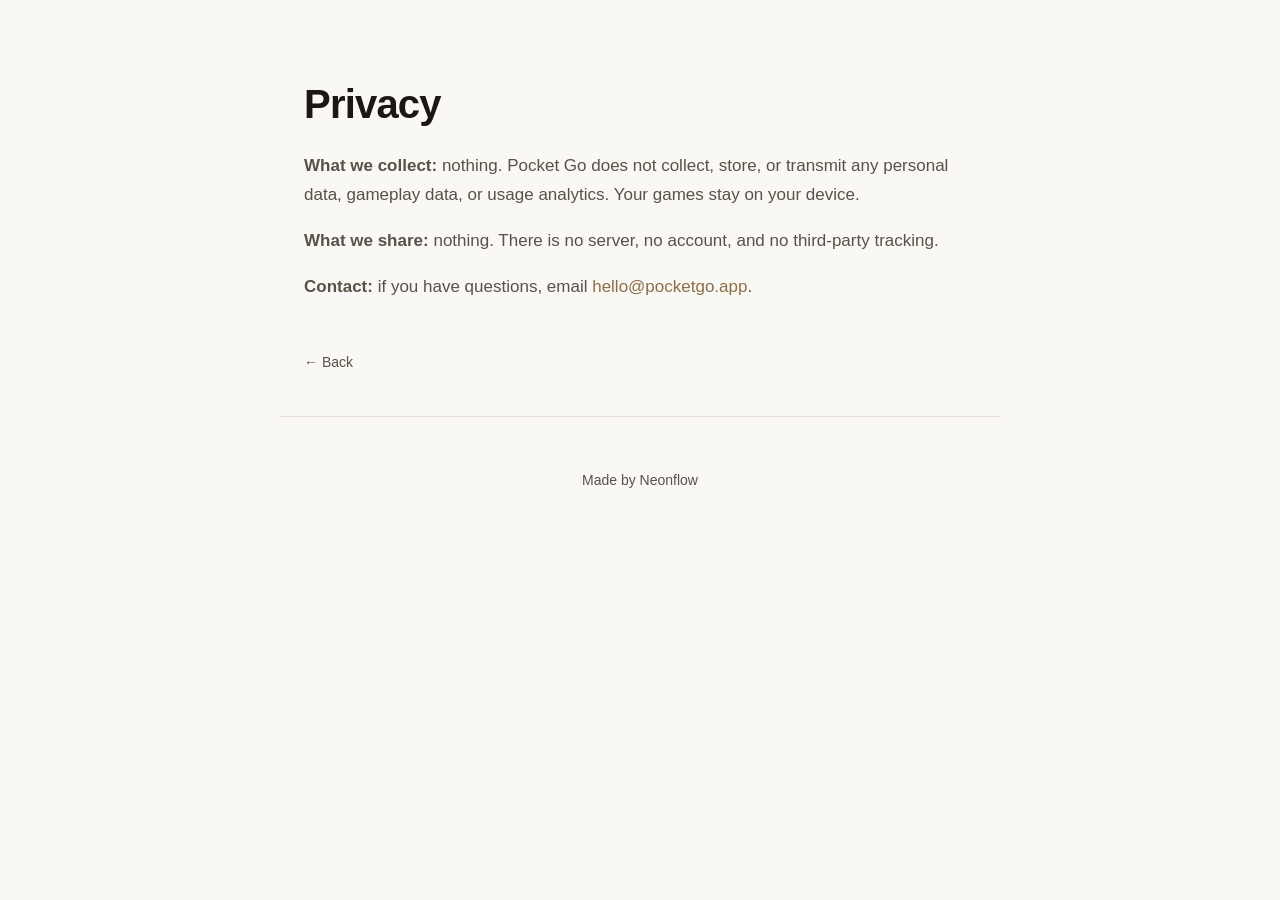
==== privacy/index.html @ bec5b2ad "Initial Commit" ====
<!doctype html>
<html lang="en">
<head>
  <meta charset="utf-8">
  <meta name="viewport" content="width=device-width, initial-scale=1">
  <title>Privacy — Pocket Go</title>
  <meta name="description" content="Pocket Go collects no data.">
  <link rel="icon" href="/assets/favicon.svg" type="image/svg+xml">
  <link rel="stylesheet" href="/styles.css">
</head>
<body>

<main>
  <article class="page">
    <h1>Privacy</h1>

    <p><strong>What we collect:</strong> nothing. Pocket Go does not collect, store, or transmit any personal data, gameplay data, or usage analytics. Your games stay on your device.</p>

    <p><strong>What we share:</strong> nothing. There is no server, no account, and no third-party tracking.</p>

    <p><strong>Contact:</strong> if you have questions, email <a href="mailto:hello@pocketgo.app">hello@pocketgo.app</a>.</p>

    <a class="back" href="/">← Back</a>
  </article>
</main>

<footer>
  <p>Made by <a href="https://neonflow.co" target="_blank">Neonflow</a></p>
</footer>

</body>
</html>
---- styles.css ----
:root {
  --bg: #faf8f5;
  --bg-elev: #f3efe8;
  --ink: #1a1714;
  --ink-soft: #5a5147;
  --rule: #e6e0d4;
  --accent: #8b6f47;
  --board: #d9b779;
  --board-line: #3a2a17;
  --stone-black: #1a1714;
  --stone-white: #fbf9f4;
  --max: 720px;
}

@media (prefers-color-scheme: dark) {
  :root {
    --bg: #15130f;
    --bg-elev: #1f1c17;
    --ink: #ece6da;
    --ink-soft: #a39b8c;
    --rule: #2a2620;
    --accent: #c9a373;
    --board: #b88f4f;
    --board-line: #1a1208;
    --stone-black: #0a0805;
    --stone-white: #f4eedf;
  }
}

* { box-sizing: border-box; }

html { -webkit-text-size-adjust: 100%; }

body {
  margin: 0;
  background: var(--bg);
  color: var(--ink);
  font-family: -apple-system, BlinkMacSystemFont, "SF Pro Text", "Segoe UI", Roboto, sans-serif;
  font-size: 17px;
  line-height: 1.7;
  -webkit-font-smoothing: antialiased;
  text-rendering: optimizeLegibility;
}

main {
  max-width: var(--max);
  margin: 0 auto;
  padding: 0 24px;
}

h1, h2, h3 {
  font-family: -apple-system, BlinkMacSystemFont, "SF Pro Display", "Segoe UI", Roboto, sans-serif;
  font-weight: 600;
  letter-spacing: -0.02em;
  line-height: 1.2;
  margin: 0;
}

a {
  color: var(--accent);
  text-decoration: none;
}
a:hover { text-decoration: underline; }

.section-title {
  font-size: 14px;
  font-weight: 500;
  text-transform: uppercase;
  letter-spacing: 0.12em;
  color: var(--ink-soft);
  margin-bottom: 32px;
}

/* Hero ---------------------------------------------------------------- */
.hero {
  text-align: center;
  padding: 120px 0 80px;
}

.hero__icon {
  width: 120px;
  height: 120px;
  border-radius: 26px;
  box-shadow: 0 8px 24px rgba(0,0,0,0.08), 0 1px 0 rgba(0,0,0,0.04);
  margin-bottom: 32px;
}

.hero__title {
  font-size: clamp(40px, 7vw, 64px);
  margin-bottom: 12px;
}

.hero__tagline {
  font-size: clamp(18px, 2.5vw, 22px);
  color: var(--ink-soft);
  margin: 0 0 40px;
}

.appstore {
  display: inline-block;
  color: var(--ink);
  transition: transform 0.15s ease, opacity 0.15s ease;
}
.appstore:hover {
  text-decoration: none;
  opacity: 0.85;
  transform: translateY(-1px);
}
.appstore svg {
  display: block;
  width: 168px;
  height: 56px;
}

/* Prose --------------------------------------------------------------- */
.prose {
  padding: 40px 0;
  font-size: 19px;
  color: var(--ink-soft);
  max-width: 560px;
  margin: 0 auto;
  text-align: center;
}
.prose p { margin: 0; }

/* Features ------------------------------------------------------------ */
.features { padding: 80px 0; }

.feature-grid {
  list-style: none;
  padding: 0;
  margin: 0;
  display: grid;
  grid-template-columns: repeat(2, 1fr);
  gap: 32px 40px;
}

.feature-grid h3 {
  font-size: 17px;
  margin-bottom: 4px;
}

.feature-grid p {
  margin: 0;
  color: var(--ink-soft);
  font-size: 16px;
  line-height: 1.6;
}

@media (max-width: 560px) {
  .feature-grid { grid-template-columns: 1fr; gap: 28px; }
}

/* Screenshots --------------------------------------------------------- */
.screenshots { padding: 80px 0; }

.screenshot-row {
  display: grid;
  grid-template-columns: repeat(3, 1fr);
  gap: 16px;
  margin: 0 0 16px;
}

.screenshot { margin: 0; }
.screenshot figcaption {
  margin-top: 12px;
  font-size: 13px;
  color: var(--ink-soft);
  text-align: center;
}

.phone {
  position: relative;
  width: 100%;
  aspect-ratio: 9 / 19;
  background: var(--ink);
  border-radius: 28px;
  padding: 8px;
  box-shadow: 0 12px 32px rgba(0,0,0,0.10), 0 1px 0 rgba(0,0,0,0.06);
}

.phone__screen {
  width: 100%;
  height: 100%;
  background: var(--bg-elev);
  border-radius: 22px;
  display: flex;
  align-items: center;
  justify-content: center;
  overflow: hidden;
}

.board {
  background: var(--board);
  width: 88%;
  aspect-ratio: 1;
  background-image:
    linear-gradient(var(--board-line) 1px, transparent 1px),
    linear-gradient(90deg, var(--board-line) 1px, transparent 1px);
  border: 1px solid var(--board-line);
}

.board--9  { background-size: calc(100% / 8) calc(100% / 8); }
.board--13 { background-size: calc(100% / 12) calc(100% / 12); }
.board--19 { background-size: calc(100% / 18) calc(100% / 18); }

.phone__screen--scoring { background: var(--bg-elev); position: relative; }
.phone__screen--scoring::after {
  content: "";
  position: absolute;
  inset: 12px 12px auto 12px;
  height: 6px;
  background: var(--rule);
  border-radius: 3px;
}

.phone__screen--helpers .board {
  box-shadow: inset 0 0 0 2px var(--accent);
}

.screenshots__note {
  text-align: center;
  color: var(--ink-soft);
  font-size: 13px;
  margin: 24px 0 0;
}

@media (max-width: 560px) {
  .screenshot-row { grid-template-columns: repeat(3, 1fr); gap: 10px; }
  .phone { border-radius: 18px; padding: 5px; }
  .phone__screen { border-radius: 14px; }
}

/* Pricing ------------------------------------------------------------- */
.pricing {
  padding: 80px 0;
  text-align: center;
  border-top: 1px solid var(--rule);
  border-bottom: 1px solid var(--rule);
}

.pricing__line {
  font-size: clamp(22px, 3vw, 28px);
  margin: 0;
  font-weight: 500;
  letter-spacing: -0.01em;
}
.pricing__price { color: var(--accent); }

/* FAQ ----------------------------------------------------------------- */
.faq { padding: 80px 0; }

.faq dl { margin: 0; }
.faq dt {
  font-weight: 600;
  margin-top: 24px;
  font-size: 17px;
}
.faq dt:first-of-type { margin-top: 0; }
.faq dd {
  margin: 4px 0 0;
  color: var(--ink-soft);
}

/* Footer -------------------------------------------------------------- */
footer {
  max-width: var(--max);
  margin: 0 auto;
  padding: 48px 24px 64px;
  border-top: 1px solid var(--rule);
  text-align: center;
  color: var(--ink-soft);
  font-size: 14px;
}

footer p { margin: 4px 0; }
footer a { color: var(--ink-soft); }
footer a:hover { color: var(--ink); }

.footer__year { margin-top: 16px; opacity: 0.7; }

/* Simple pages (privacy, support) ------------------------------------- */
.page { padding: 80px 0 40px; }
.page h1 {
  font-size: clamp(28px, 4vw, 40px);
  margin-bottom: 24px;
}
.page p { color: var(--ink-soft); }
.page a.back {
  display: inline-block;
  margin-top: 32px;
  font-size: 14px;
  color: var(--ink-soft);
}
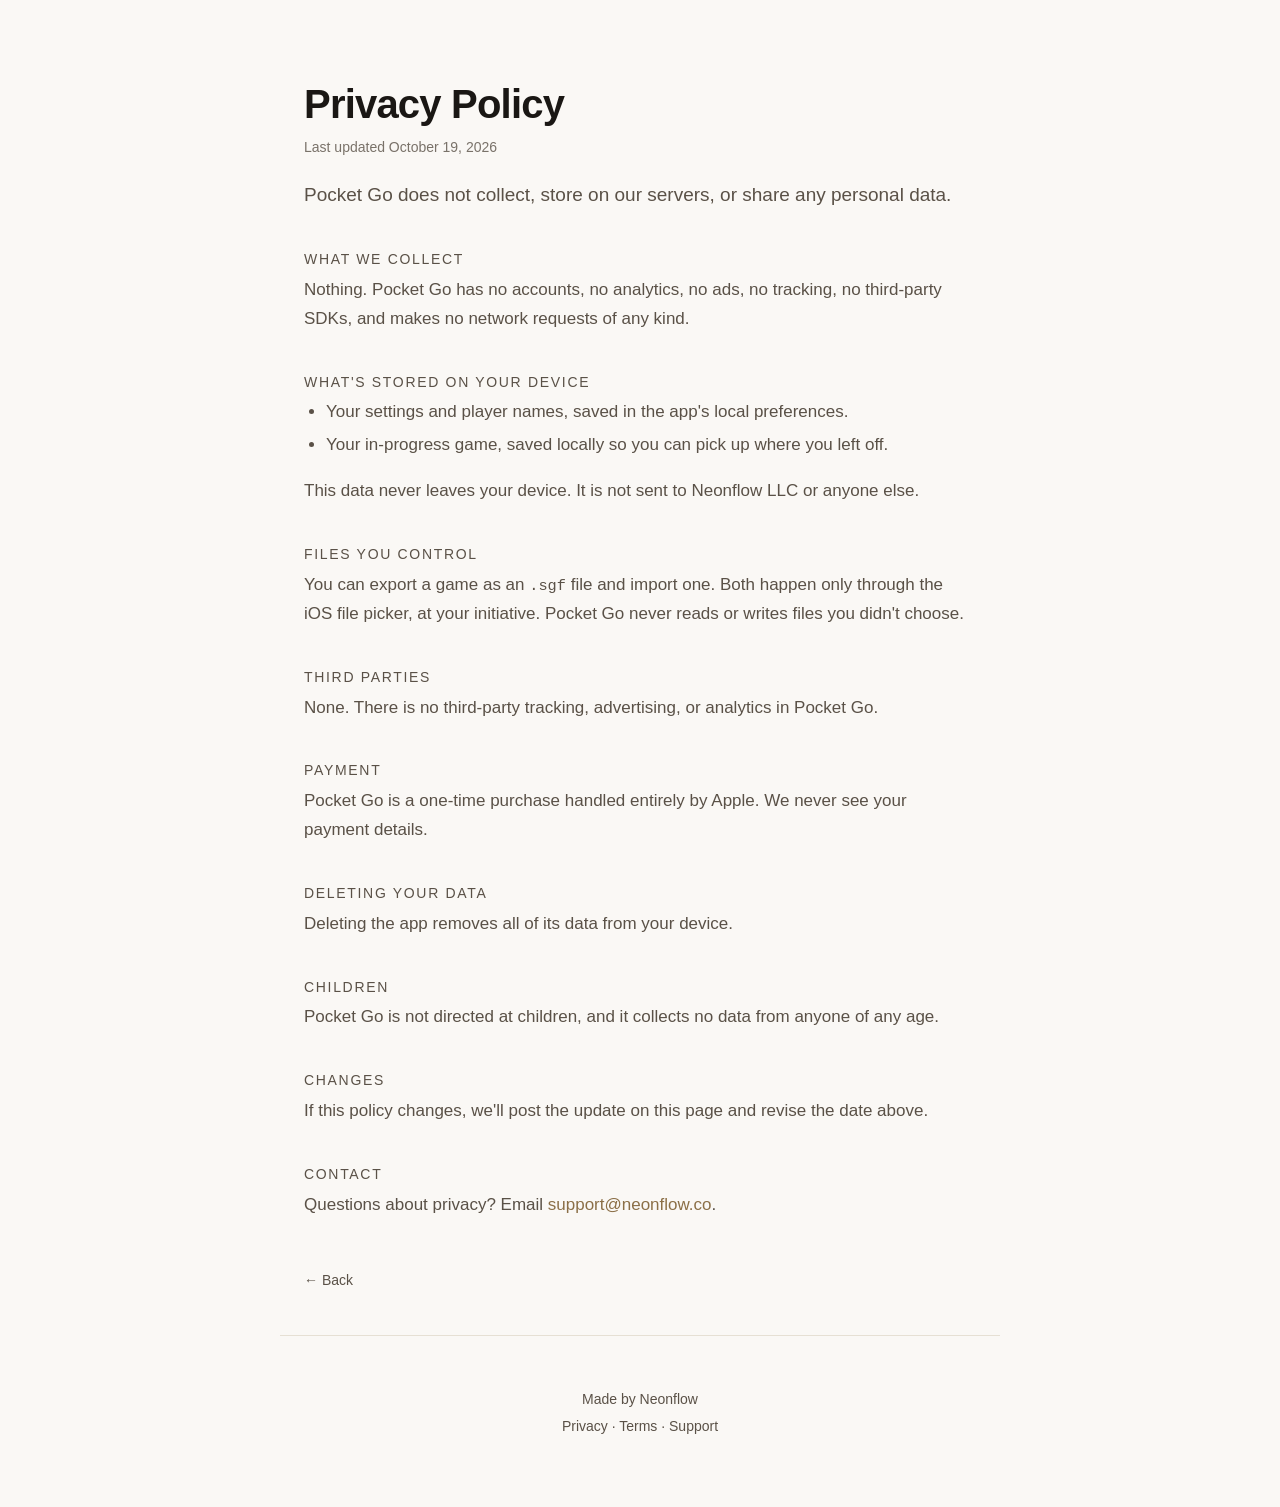
==== commit 75ddfce2: "Updating extra pages" ====
--- a/privacy/index.html
+++ b/privacy/index.html
@@ -4,7 +4,7 @@
   <meta charset="utf-8">
   <meta name="viewport" content="width=device-width, initial-scale=1">
   <title>Privacy — Pocket Go</title>
-  <meta name="description" content="Pocket Go collects no data.">
+  <meta name="description" content="Pocket Go does not collect, store on our servers, or share any personal data.">
   <link rel="icon" href="/assets/favicon.svg" type="image/svg+xml">
   <link rel="stylesheet" href="/styles.css">
 </head>
@@ -12,13 +12,41 @@
 
 <main>
   <article class="page">
-    <h1>Privacy</h1>
+    <h1>Privacy Policy</h1>
+    <p class="page__meta">Last updated October 19, 2026</p>
 
-    <p><strong>What we collect:</strong> nothing. Pocket Go does not collect, store, or transmit any personal data, gameplay data, or usage analytics. Your games stay on your device.</p>
+    <p class="page__lead">Pocket Go does not collect, store on our servers, or share any personal data.</p>
 
-    <p><strong>What we share:</strong> nothing. There is no server, no account, and no third-party tracking.</p>
+    <h2>What we collect</h2>
+    <p>Nothing. Pocket Go has no accounts, no analytics, no ads, no tracking, no third-party SDKs, and makes no network requests of any kind.</p>
 
-    <p><strong>Contact:</strong> if you have questions, email <a href="mailto:hello@pocketgo.app">hello@pocketgo.app</a>.</p>
+    <h2>What's stored on your device</h2>
+    <ul>
+      <li>Your settings and player names, saved in the app's local preferences.</li>
+      <li>Your in-progress game, saved locally so you can pick up where you left off.</li>
+    </ul>
+    <p>This data never leaves your device. It is not sent to Neonflow LLC or anyone else.</p>
+
+    <h2>Files you control</h2>
+    <p>You can export a game as an <code>.sgf</code> file and import one. Both happen only through the iOS file picker, at your initiative. Pocket Go never reads or writes files you didn't choose.</p>
+
+    <h2>Third parties</h2>
+    <p>None. There is no third-party tracking, advertising, or analytics in Pocket Go.</p>
+
+    <h2>Payment</h2>
+    <p>Pocket Go is a one-time purchase handled entirely by Apple. We never see your payment details.</p>
+
+    <h2>Deleting your data</h2>
+    <p>Deleting the app removes all of its data from your device.</p>
+
+    <h2>Children</h2>
+    <p>Pocket Go is not directed at children, and it collects no data from anyone of any age.</p>
+
+    <h2>Changes</h2>
+    <p>If this policy changes, we'll post the update on this page and revise the date above.</p>
+
+    <h2>Contact</h2>
+    <p>Questions about privacy? Email <a href="mailto:support@neonflow.co">support@neonflow.co</a>.</p>
 
     <a class="back" href="/">← Back</a>
   </article>
@@ -26,6 +54,13 @@
 
 <footer>
   <p>Made by <a href="https://neonflow.co" target="_blank">Neonflow</a></p>
+  <p>
+    <a href="/privacy">Privacy</a>
+    <span aria-hidden="true">·</span>
+    <a href="/terms">Terms</a>
+    <span aria-hidden="true">·</span>
+    <a href="/support">Support</a>
+  </p>
 </footer>
 
 </body>
--- a/styles.css
+++ b/styles.css
@@ -169,66 +169,16 @@
   text-align: center;
 }
 
-.phone {
-  position: relative;
+.screenshot__img {
+  display: block;
   width: 100%;
-  aspect-ratio: 9 / 19;
-  background: var(--ink);
-  border-radius: 28px;
-  padding: 8px;
-  box-shadow: 0 12px 32px rgba(0,0,0,0.10), 0 1px 0 rgba(0,0,0,0.06);
-}
-
-.phone__screen {
-  width: 100%;
-  height: 100%;
-  background: var(--bg-elev);
-  border-radius: 22px;
-  display: flex;
-  align-items: center;
-  justify-content: center;
-  overflow: hidden;
-}
-
-.board {
-  background: var(--board);
-  width: 88%;
-  aspect-ratio: 1;
-  background-image:
-    linear-gradient(var(--board-line) 1px, transparent 1px),
-    linear-gradient(90deg, var(--board-line) 1px, transparent 1px);
-  border: 1px solid var(--board-line);
-}
-
-.board--9  { background-size: calc(100% / 8) calc(100% / 8); }
-.board--13 { background-size: calc(100% / 12) calc(100% / 12); }
-.board--19 { background-size: calc(100% / 18) calc(100% / 18); }
-
-.phone__screen--scoring { background: var(--bg-elev); position: relative; }
-.phone__screen--scoring::after {
-  content: "";
-  position: absolute;
-  inset: 12px 12px auto 12px;
-  height: 6px;
-  background: var(--rule);
-  border-radius: 3px;
-}
-
-.phone__screen--helpers .board {
-  box-shadow: inset 0 0 0 2px var(--accent);
-}
-
-.screenshots__note {
-  text-align: center;
-  color: var(--ink-soft);
-  font-size: 13px;
-  margin: 24px 0 0;
+  height: auto;
+  border-radius: 18px;
 }
 
 @media (max-width: 560px) {
   .screenshot-row { grid-template-columns: repeat(3, 1fr); gap: 10px; }
-  .phone { border-radius: 18px; padding: 5px; }
-  .phone__screen { border-radius: 14px; }
+  .screenshot__img { border-radius: 12px; }
 }
 
 /* Pricing ------------------------------------------------------------- */
@@ -250,14 +200,14 @@
 /* FAQ ----------------------------------------------------------------- */
 .faq { padding: 80px 0; }
 
-.faq dl { margin: 0; }
-.faq dt {
+.faq dl, .page dl { margin: 0; }
+.faq dt, .page dt {
   font-weight: 600;
   margin-top: 24px;
   font-size: 17px;
 }
-.faq dt:first-of-type { margin-top: 0; }
-.faq dd {
+.faq dt:first-of-type, .page dt:first-of-type { margin-top: 0; }
+.faq dd, .page dd {
   margin: 4px 0 0;
   color: var(--ink-soft);
 }
@@ -292,3 +242,18 @@
   font-size: 14px;
   color: var(--ink-soft);
 }
+.page h2 {
+  font-size: 14px;
+  font-weight: 500;
+  text-transform: uppercase;
+  letter-spacing: 0.12em;
+  color: var(--ink-soft);
+  margin: 40px 0 8px;
+}
+.page h2 + p, .page h2 + ul, .page h2 + dl { margin-top: 0; }
+.page ul { padding-left: 22px; color: var(--ink-soft); }
+.page li { margin: 4px 0; }
+.page code { font-size: 0.9em; }
+.page__meta { font-size: 14px; margin-top: -16px; opacity: 0.8; }
+.page__lead { font-size: 19px; color: var(--ink); }
+.page__links { margin-top: 40px; font-size: 15px; }
